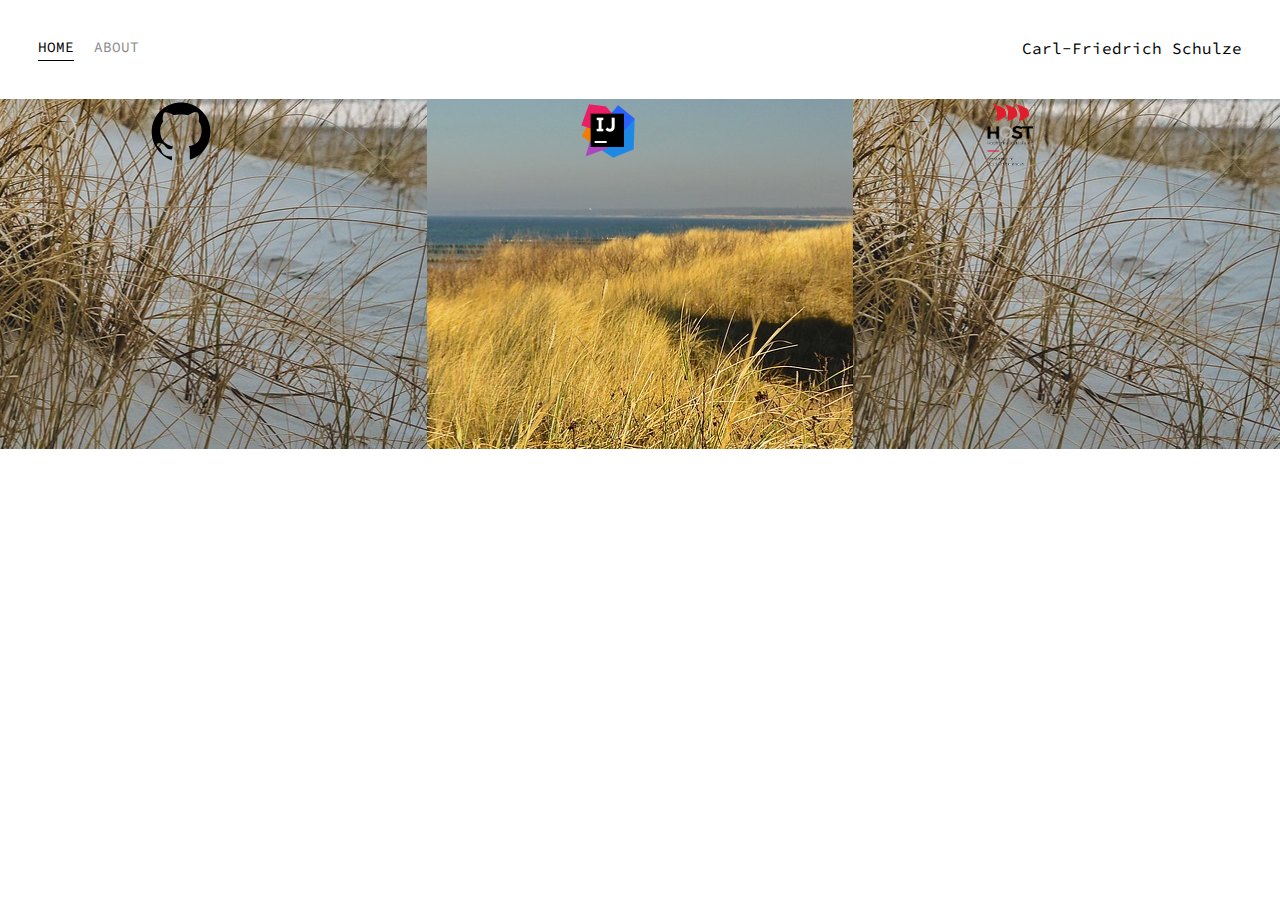
==== index.html @ 39706bfa "init commit: Homepage grund Idee eines Portfolios fertig" ====
<!DOCTYPE html>
<html>
  <head>
    <meta charset="utf-8">
    <title>Page title</title>
    <link href="https://fonts.googleapis.com/css?family=Source+Code+Pro&display=swap" rel="stylesheet">
    <link rel="stylesheet" href="styles.css">
  </head>
  <body>
      <div class="container">
        <div class="nav-wrapper">
          <div class="left-side">
            <div class="nav-link-wrapper active-nav-link">
              <a href="index.html">Home</a>
            </div>
            <div class="nav-link-wrapper">
              <a href="about.html">About</a>
            </div>
          </div>
          <div class="right-side">
            <div class="brand">
              <div>Carl-Friedrich Schulze</div>
            </div>

          </div>

      </div>

      <div class="content-wrapper">
        <div class="portfolio-items-wrapper">
          <div class="portfolio-item-wrapper">
            <div class="portfolio-img-backround" style="background-image:url(images/portfolio1.jpg)">
            </div>
            <div class="portfolio-img-text-wrapper">
              <div class="logo-wrapper">
                <img src="images/logos/Github.png">
              </div>
              <div class="subtitle">
              Das ist mein öffentliches Github Repository. Hier findet man verschiedene kleinere und größere Projekte meiner letzten 2 Jahre an Programmiererfahrung und Entwicklung.
              </div>
            </div>
          </div>

          <div class="portfolio-item-wrapper">
            <div class="portfolio-img-backround" style="background-image:url(images/portfolio2.jpg)">
            </div>
            <div class="portfolio-img-text-wrapper">
              <div class="logo-wrapper">
                <img src="images/logos/Intellij_idea.png">
              </div>
              <div class="subtitle">
              Ein kurze Zusammenstellung meiner Einstellungen und Bedürfnisse für Entwicklung mit der IntelliJ IDE.
              </div>
            </div>
          </div>

          <div class="portfolio-item-wrapper">
            <div class="portfolio-img-backround" style="background-image:url(images/portfolio1.jpg)">
            </div>
            <div class="portfolio-img-text-wrapper">
              <div class="logo-wrapper">
                <img src="images/logos/hochschule_stralsund.png">
              </div>
              <div class="subtitle">
              Überblick über Studiengang, Studieninhalt und Erfahrungen mit der Hocschule Stralsund im Fachberecih Informatik mit Besonderen Hinblick auf Entwicklung von Mobilen Systemen und IT- Sicherheit.
              </div>
            </div>
          </div>
        </div>
      </div>
      </div>
  </body>
  <script type="text/javascript">
    const portfolioitems = document.querySelectorAll('.portfolio-item-wrapper');

    portfolioitems.forEach(portfolioitem => {
      portfolioitem.addEventListener('mouseover', () => {

        portfolioitem.childNodes[1].classList.add('img-darken');
      })

      portfolioitem.addEventListener('mouseout', () => {

        portfolioitem.childNodes[1].classList.remove('img-darken');
      })
    })
  </script>
</html>
---- styles.css ----
/*Haupt styles*/
body {
font-family: 'Source Code Pro', monospace;
  margin: 0px;

}

.container {
  display: grid;
  grid-template-columns: 1fr;
}

/*navigation styles*/
.nav-wrapper {
  display: flex;
  justify-content: space-between;
  padding: 38px;
}
.left-side {
  display: flex;
}

.nav-wrapper > .left-side > div {
  margin-right: 20px;
  font-size: 0.9em;
  text-transform: uppercase;
}

.nav-link-wrapper {
  height: 22px;
  border-bottom: 1px solid transparent;
  transition: border-bottom 0.5s;
}

.nav-link-wrapper a {
  color: #8a8a8a;
  text-decoration: none;
  transition: color 0.5s;
}

.nav-link-wrapper:hover {
  border-bottom: 1px solid black;
}

.nav-link-wrapper a:hover {
  color: black;
}

.active-nav-link{
  border-bottom: 1px solid black;
}

.active-nav-link a{
  color: black!important;
}

/*Portfolio styles*/

.portfolio-items-wrapper{
  display: grid;
  grid-template-columns: 1fr 1fr 1fr;
}

.portfolio-item-wrapper{
  position: relative;
}

.portfolio-img-backround{
  height: 350px;
  width: 100%
  background-size:cover;
  background-position: center;
  background-repeat: no-repeat;
}
.portfolio-img-text-wrapper{
  position: absolute;
  top: 0;
  display: flex;
  flex-direction: column;
  justify-content: center;
  align-items: center;
  height: 100%
  text-align:center;
  padding-left: 100px;
  padding-right: 100px;
}


.logo-wrapper img {
  width: 50%;
  margin-bottom: 20px;
}

.portfolio-img-text-wrapper:hover .subtitle{
  font-weight: 600;
  color: lightseagreen;
}

.portfolio-img-text-wrapper .subtitle{
  font-weight: 600;
  transition: 1s;
  color: transparent;

}

.img-darken{
  transition: 1s;
  filter: brightness(10%);
}
/*about page styles*/
.two-column-wrapper{
  display: grid;
  grid-template-columns: 1fr 1fr;

}
.profile-img-wrapper img{
  width: 100%;
}
.profile-content-wrapper{
  padding: 30px;
}

.profile-content-wrapper h1{
  color: lightseagreen;
}
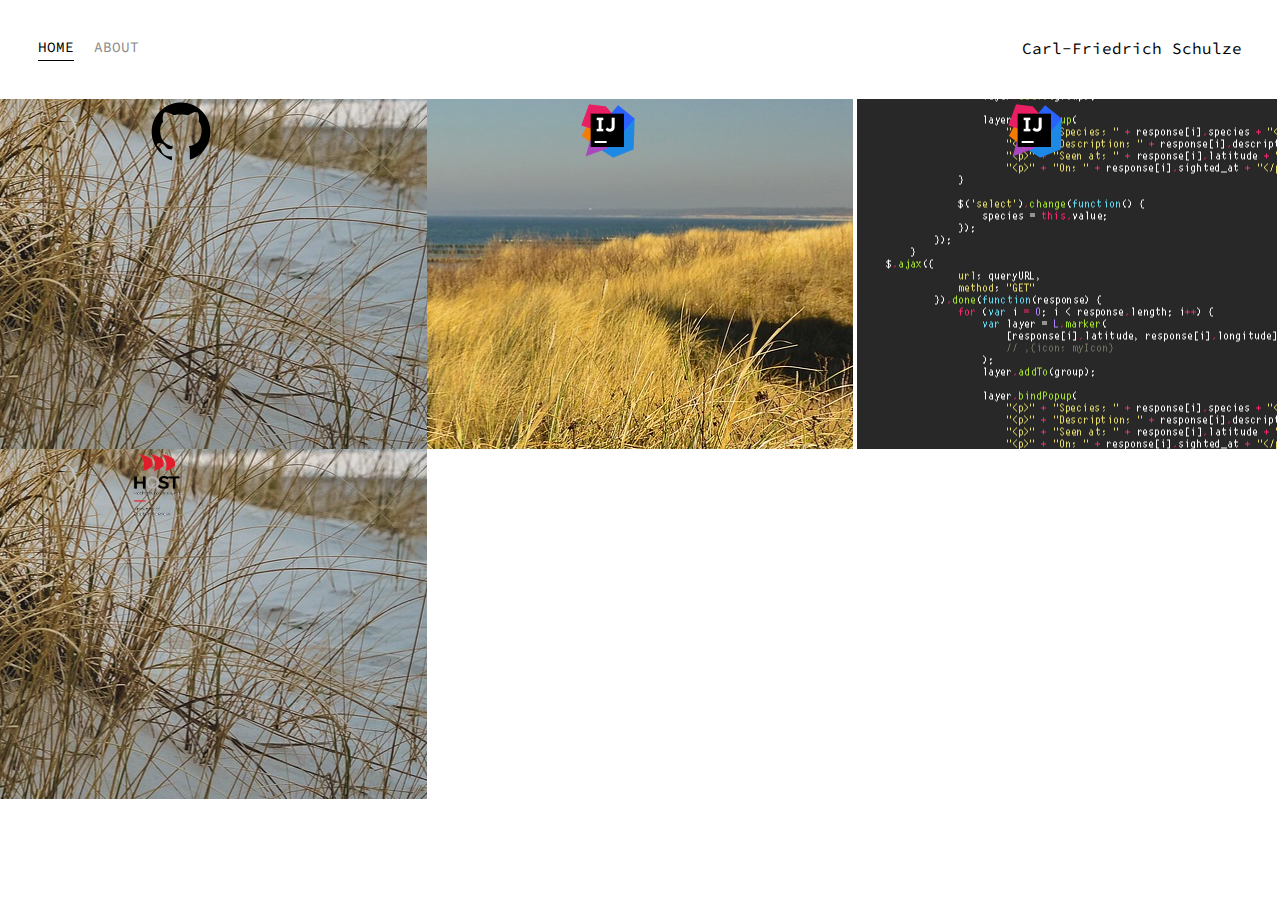
==== commit 1680ad9a: "Probe: Einbettung von GIF funktioniert" ====
--- a/index.html
+++ b/index.html
@@ -55,6 +55,19 @@
           </div>
 
           <div class="portfolio-item-wrapper">
+            <div class="portfolio-img-backround" style="background-image:url(images/giphy.gif)">
+            </div>
+            <div class="portfolio-img-text-wrapper">
+              <div class="logo-wrapper">
+                <img src="images/logos/Intellij_idea.png">
+              </div>
+              <div class="subtitle">
+              Ein kurze Zusammenstellung meiner Einstellungen und Bedürfnisse für Entwicklung mit der IntelliJ IDE.
+              </div>
+            </div>
+          </div>
+
+          <div class="portfolio-item-wrapper">
             <div class="portfolio-img-backround" style="background-image:url(images/portfolio1.jpg)">
             </div>
             <div class="portfolio-img-text-wrapper">
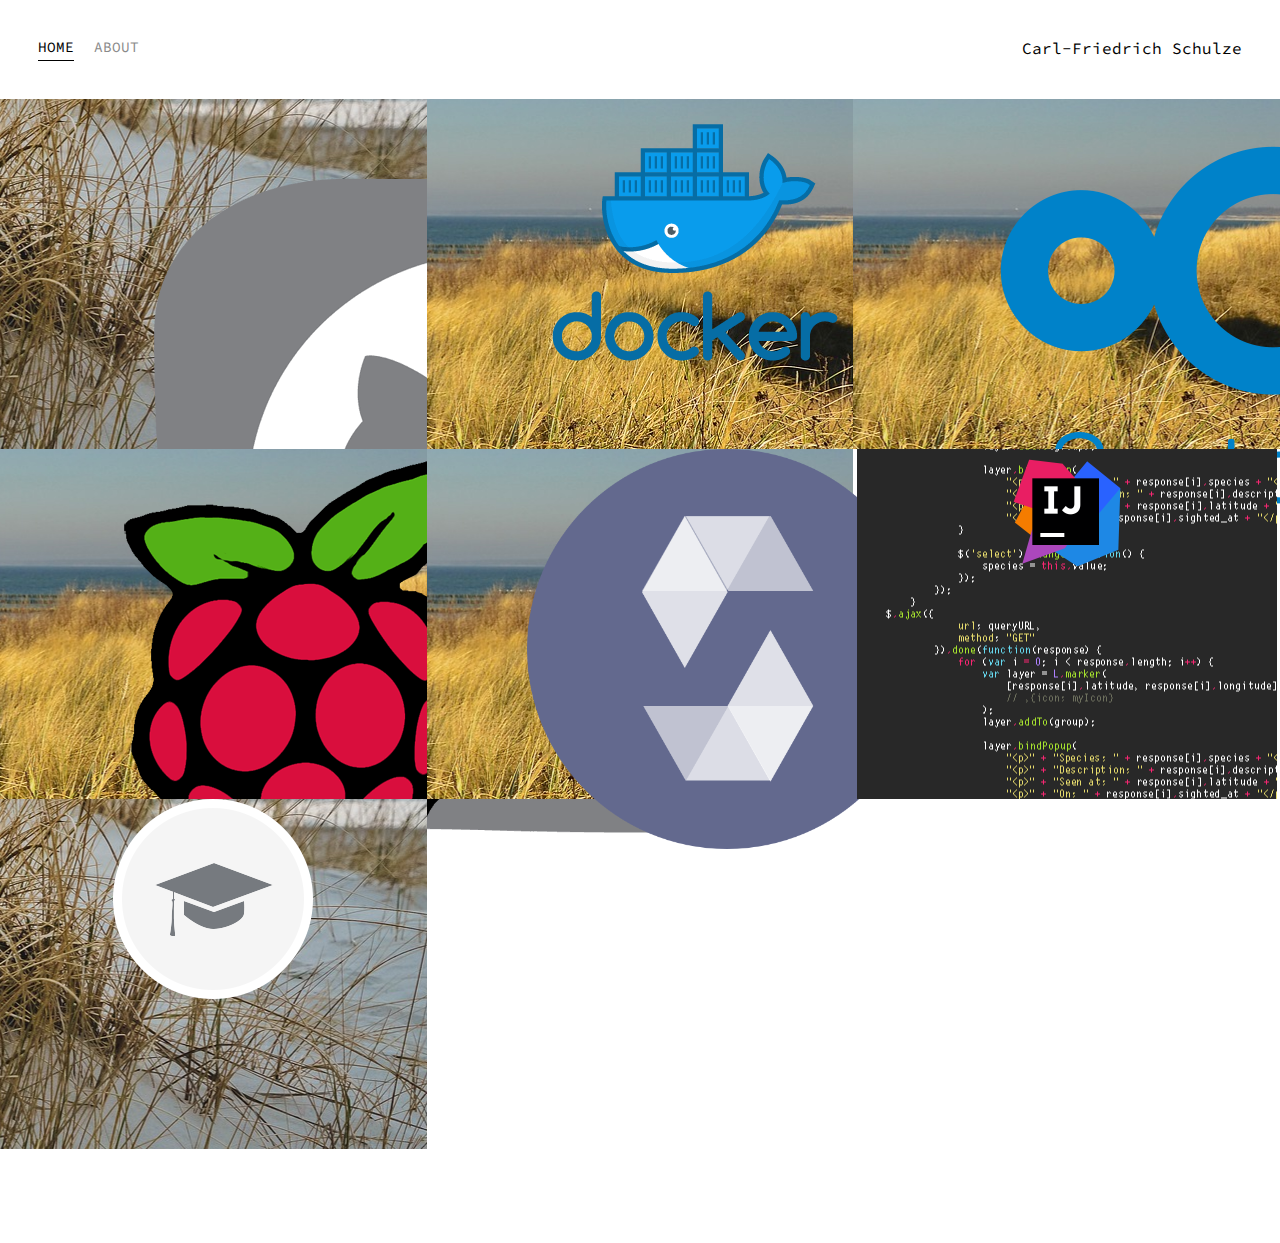
==== commit a42d817f: "größe der Logos muss optimiert werden" ====
--- a/index.html
+++ b/index.html
@@ -33,10 +33,25 @@
             </div>
             <div class="portfolio-img-text-wrapper">
               <div class="logo-wrapper">
-                <img src="images/logos/Github.png">
+                <img src="images/logos/github-logo-icon.jpg">
               </div>
               <div class="subtitle">
               Das ist mein öffentliches Github Repository. Hier findet man verschiedene kleinere und größere Projekte meiner letzten 2 Jahre an Programmiererfahrung und Entwicklung.
+              </div>
+            </div>
+          </div>
+
+
+
+          <div class="portfolio-item-wrapper">
+            <div class="portfolio-img-backround" style="background-image:url(images/portfolio2.jpg)">
+            </div>
+            <div class="portfolio-img-text-wrapper">
+              <div class="logo-wrapper">
+                <img src="images/logos/docker.png">
+              </div>
+              <div class="subtitle">
+              Ein kurze Zusammenstellung meiner Einstellungen und Bedürfnisse für Entwicklung mit der IntelliJ IDE.
               </div>
             </div>
           </div>
@@ -46,7 +61,33 @@
             </div>
             <div class="portfolio-img-text-wrapper">
               <div class="logo-wrapper">
-                <img src="images/logos/Intellij_idea.png">
+                <img src="images/logos/Nextcloud.png">
+              </div>
+              <div class="subtitle">
+              Ein kurze Zusammenstellung meiner Einstellungen und Bedürfnisse für Entwicklung mit der IntelliJ IDE.
+              </div>
+            </div>
+          </div>
+
+          <div class="portfolio-item-wrapper">
+            <div class="portfolio-img-backround" style="background-image:url(images/portfolio2.jpg)">
+            </div>
+            <div class="portfolio-img-text-wrapper">
+              <div class="logo-wrapper">
+                <img src="images/logos/raspberry-pi-icon.jpg">
+              </div>
+              <div class="subtitle">
+              Ein kurze Zusammenstellung meiner Einstellungen und Bedürfnisse für Entwicklung mit der IntelliJ IDE.
+              </div>
+            </div>
+          </div>
+
+          <div class="portfolio-item-wrapper">
+            <div class="portfolio-img-backround" style="background-image:url(images/portfolio2.jpg)">
+            </div>
+            <div class="portfolio-img-text-wrapper">
+              <div class="logo-wrapper">
+                <img src="images/logos/solidity.png">
               </div>
               <div class="subtitle">
               Ein kurze Zusammenstellung meiner Einstellungen und Bedürfnisse für Entwicklung mit der IntelliJ IDE.
@@ -72,7 +113,7 @@
             </div>
             <div class="portfolio-img-text-wrapper">
               <div class="logo-wrapper">
-                <img src="images/logos/hochschule_stralsund.png">
+                <img src="images/logos/Lehre.png">
               </div>
               <div class="subtitle">
               Überblick über Studiengang, Studieninhalt und Erfahrungen mit der Hocschule Stralsund im Fachberecih Informatik mit Besonderen Hinblick auf Entwicklung von Mobilen Systemen und IT- Sicherheit.
--- a/styles.css
+++ b/styles.css
@@ -87,13 +87,14 @@
 
 
 .logo-wrapper img {
-  width: 50%;
+  width: 10
+0%;
   margin-bottom: 20px;
 }
 
 .portfolio-img-text-wrapper:hover .subtitle{
   font-weight: 600;
-  color: lightseagreen;
+  color: white;
 }
 
 .portfolio-img-text-wrapper .subtitle{
@@ -121,5 +122,5 @@
 }
 
 .profile-content-wrapper h1{
-  color: lightseagreen;
+  color: black;
 }
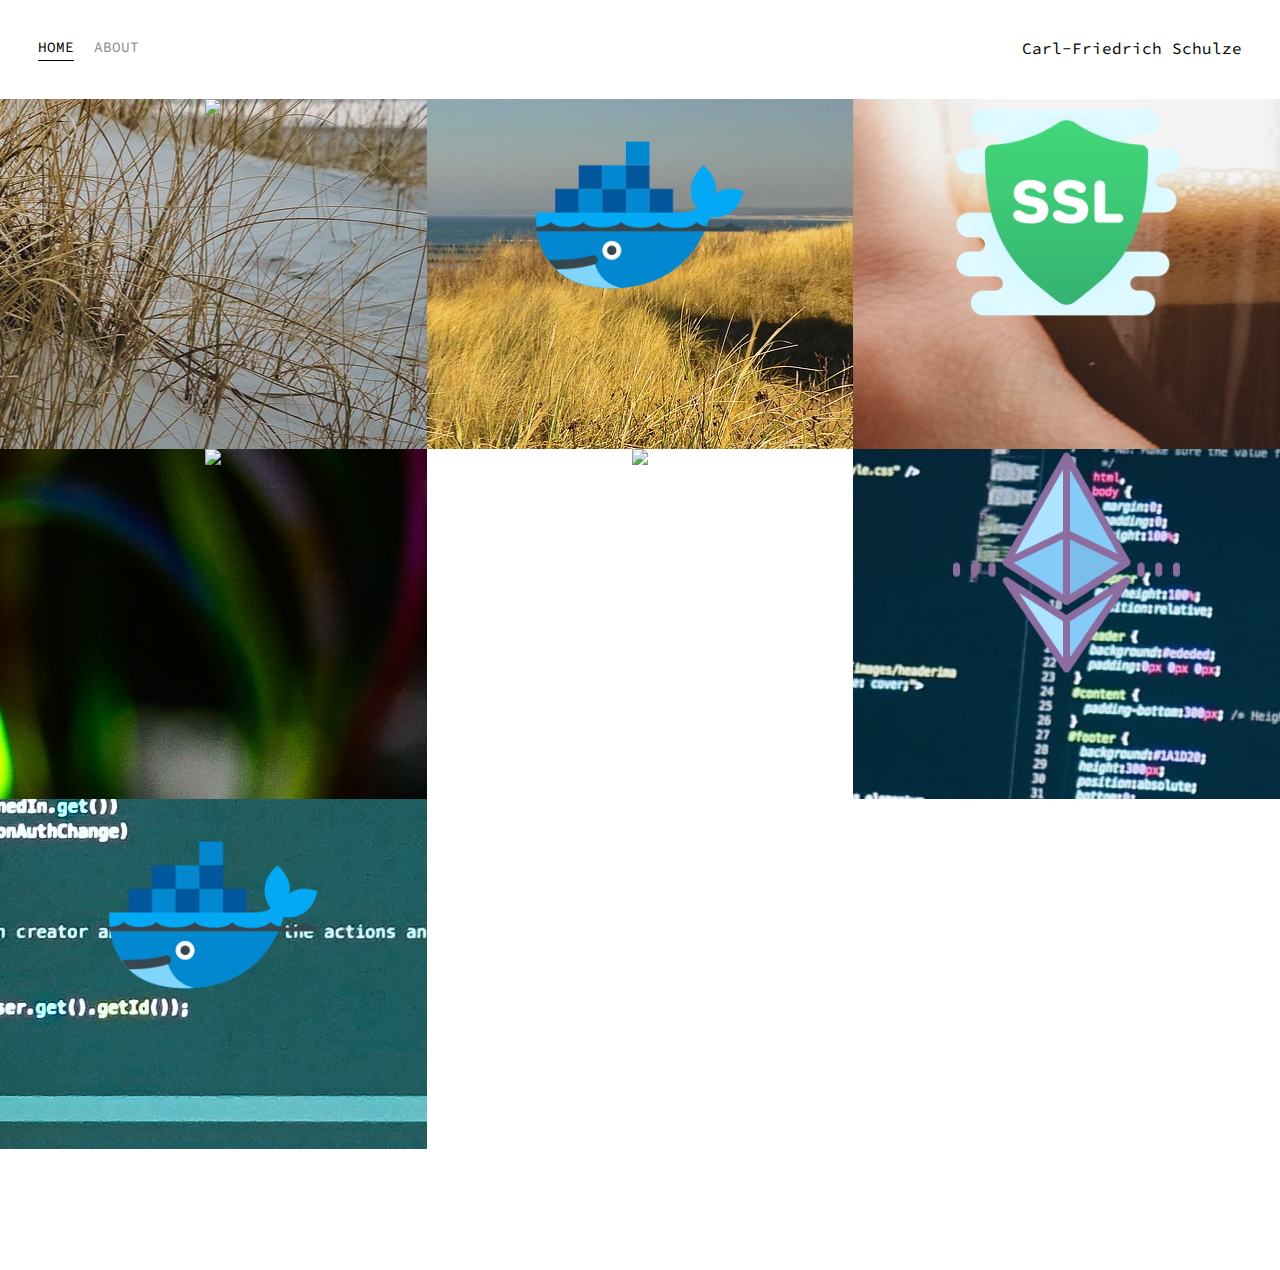
==== commit bcdc62e4: "Logos ausgebessert: vorläufige Hintergründe" ====
--- a/index.html
+++ b/index.html
@@ -33,7 +33,7 @@
             </div>
             <div class="portfolio-img-text-wrapper">
               <div class="logo-wrapper">
-                <img src="images/logos/github-logo-icon.jpg">
+                <img src="images/logos/lehre.png">
               </div>
               <div class="subtitle">
               Das ist mein öffentliches Github Repository. Hier findet man verschiedene kleinere und größere Projekte meiner letzten 2 Jahre an Programmiererfahrung und Entwicklung.
@@ -57,11 +57,11 @@
           </div>
 
           <div class="portfolio-item-wrapper">
-            <div class="portfolio-img-backround" style="background-image:url(images/portfolio2.jpg)">
+            <div class="portfolio-img-backround" style="background-image:url(images/portfolio3.jpg)">
             </div>
             <div class="portfolio-img-text-wrapper">
               <div class="logo-wrapper">
-                <img src="images/logos/Nextcloud.png">
+                <img src="images/logos/sicherheit.png">
               </div>
               <div class="subtitle">
               Ein kurze Zusammenstellung meiner Einstellungen und Bedürfnisse für Entwicklung mit der IntelliJ IDE.
@@ -70,7 +70,7 @@
           </div>
 
           <div class="portfolio-item-wrapper">
-            <div class="portfolio-img-backround" style="background-image:url(images/portfolio2.jpg)">
+            <div class="portfolio-img-backround" style="background-image:url(images/portfolio4.jpg)">
             </div>
             <div class="portfolio-img-text-wrapper">
               <div class="logo-wrapper">
@@ -83,7 +83,7 @@
           </div>
 
           <div class="portfolio-item-wrapper">
-            <div class="portfolio-img-backround" style="background-image:url(images/portfolio2.jpg)">
+            <div class="portfolio-img-backround" style="background-image:url(images/portfolio5.jpg)">
             </div>
             <div class="portfolio-img-text-wrapper">
               <div class="logo-wrapper">
@@ -96,11 +96,11 @@
           </div>
 
           <div class="portfolio-item-wrapper">
-            <div class="portfolio-img-backround" style="background-image:url(images/giphy.gif)">
+            <div class="portfolio-img-backround" style="background-image:url(images/portfolio6.jpg)">
             </div>
             <div class="portfolio-img-text-wrapper">
               <div class="logo-wrapper">
-                <img src="images/logos/Intellij_idea.png">
+                <img src="images/logos/ethereum.png">
               </div>
               <div class="subtitle">
               Ein kurze Zusammenstellung meiner Einstellungen und Bedürfnisse für Entwicklung mit der IntelliJ IDE.
@@ -109,11 +109,11 @@
           </div>
 
           <div class="portfolio-item-wrapper">
-            <div class="portfolio-img-backround" style="background-image:url(images/portfolio1.jpg)">
+            <div class="portfolio-img-backround" style="background-image:url(images/portfolio7.jpg)">
             </div>
             <div class="portfolio-img-text-wrapper">
               <div class="logo-wrapper">
-                <img src="images/logos/Lehre.png">
+                <img src="images/logos/docker.png">
               </div>
               <div class="subtitle">
               Überblick über Studiengang, Studieninhalt und Erfahrungen mit der Hocschule Stralsund im Fachberecih Informatik mit Besonderen Hinblick auf Entwicklung von Mobilen Systemen und IT- Sicherheit.
--- a/styles.css
+++ b/styles.css
@@ -87,9 +87,9 @@
 
 
 .logo-wrapper img {
-  width: 10
-0%;
+  width: 100%;
   margin-bottom: 20px;
+align-items: center;
 }
 
 .portfolio-img-text-wrapper:hover .subtitle{
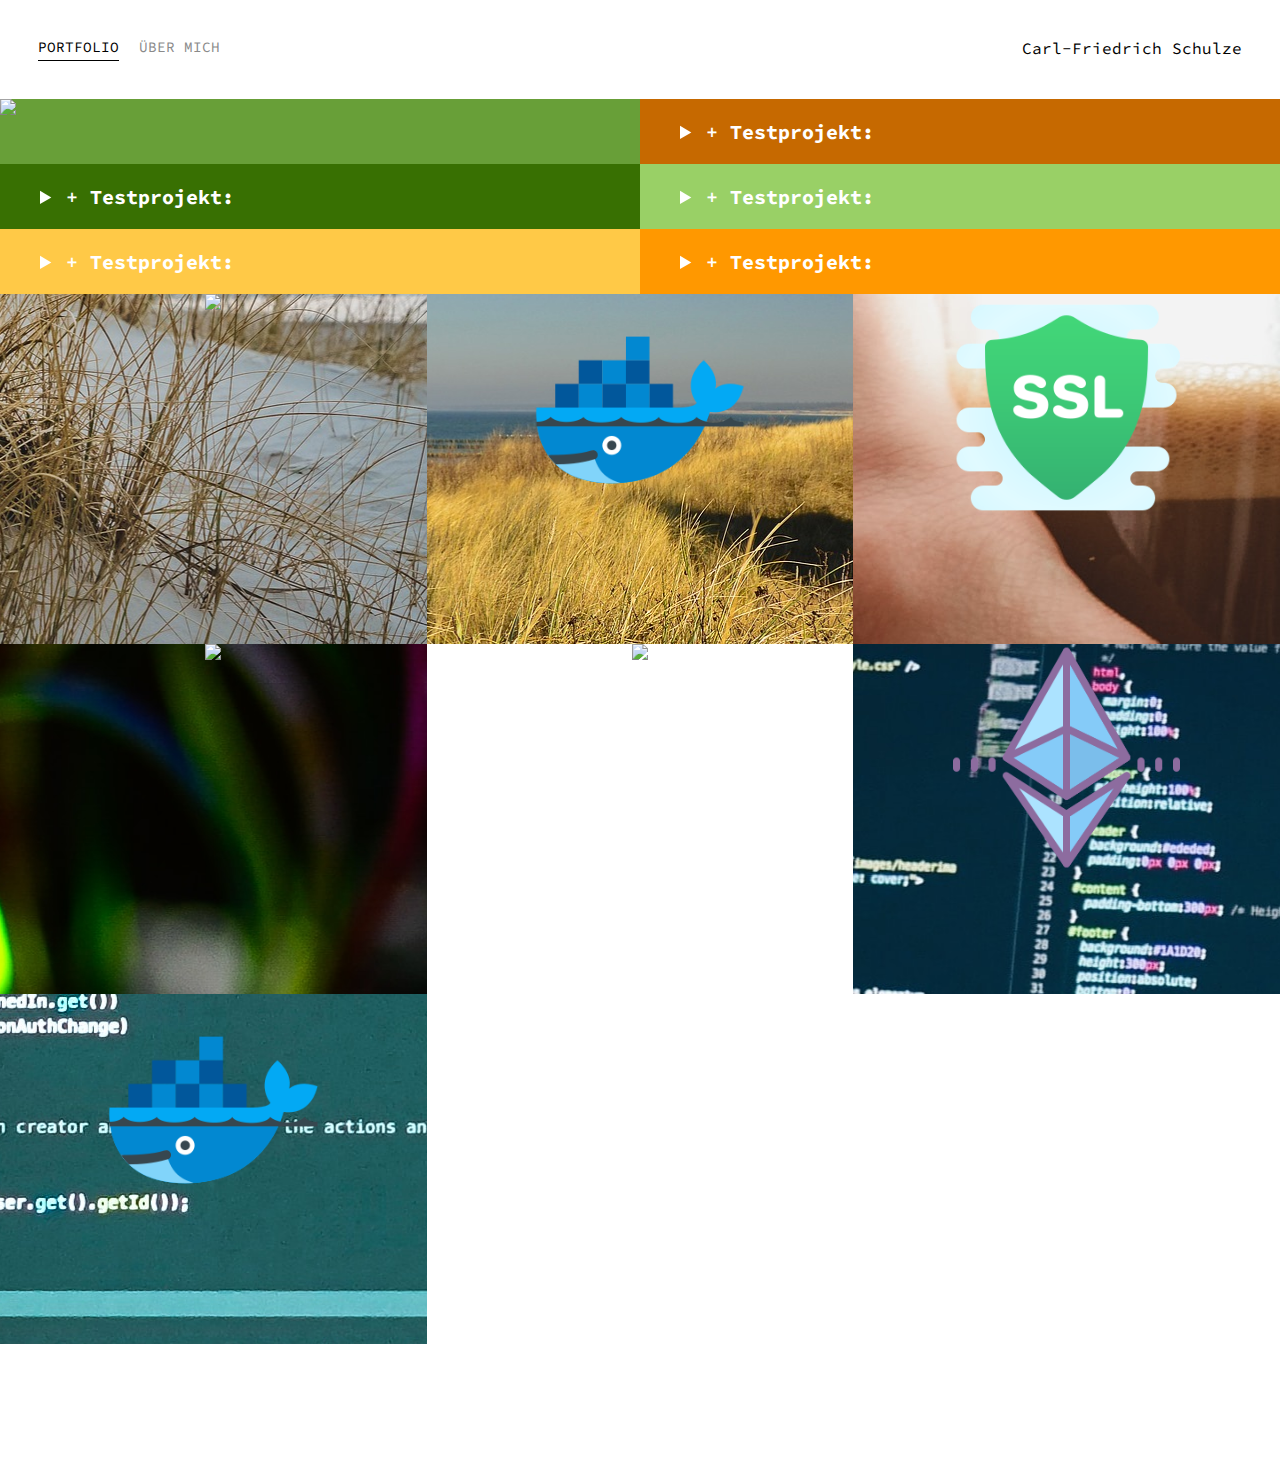
==== commit 86e4b32d: "Ausklappen von Projekten mithilfe von summary" ====
--- a/index.html
+++ b/index.html
@@ -2,7 +2,7 @@
 <html>
   <head>
     <meta charset="utf-8">
-    <title>Page title</title>
+    <title>CeeFeS: Homepage</title>
     <link href="https://fonts.googleapis.com/css?family=Source+Code+Pro&display=swap" rel="stylesheet">
     <link rel="stylesheet" href="styles.css">
   </head>
@@ -11,10 +11,10 @@
         <div class="nav-wrapper">
           <div class="left-side">
             <div class="nav-link-wrapper active-nav-link">
-              <a href="index.html">Home</a>
+              <a href="index.html">Portfolio</a>
             </div>
             <div class="nav-link-wrapper">
-              <a href="about.html">About</a>
+              <a href="about.html">über mich</a>
             </div>
           </div>
           <div class="right-side">
@@ -27,7 +27,92 @@
       </div>
 
       <div class="content-wrapper">
+
+        <div class="project-items-wrapper">
+          <div class="project-item-wrapper-1">
+            <div class="project-item-text-wrapper">
+              <div>
+             <div class="button" style="background: orange"></div>
+             <img src="accordion-1.png">
+          </div>
+            </div>
+          </div>
+
+          <div class="project-item-wrapper-2">
+            <div class="project-item-details-wrapper">
+            <details>
+              <summary>
+                Testprojekt:
+              </summary>
+              <p>
+                Während Chrome, Opera und Safari das neue Element schon länger unterstützen,
+                ist es jetzt auch in Firefox 49 verfügbar!
+              </p>
+            </details>
+            </div>
+          </div>
+
+          <div class="project-item-wrapper-3">
+            <div class="project-item-details-wrapper">
+            <details>
+              <summary>
+                Testprojekt:
+              </summary>
+              <p>
+                Während Chrome, Opera und Safari das neue Element schon länger unterstützen,
+                ist es jetzt auch in Firefox 49 verfügbar!
+              </p>
+            </details>
+            </div>
+          </div>
+
+          <div class="project-item-wrapper-4">
+            <div class="project-item-details-wrapper">
+            <details>
+              <summary>
+                Testprojekt:
+              </summary>
+              <p>
+                Während Chrome, Opera und Safari das neue Element schon länger unterstützen,
+                ist es jetzt auch in Firefox 49 verfügbar!
+              </p>
+            </details>
+            </div>
+          </div>
+
+          <div class="project-item-wrapper-5">
+            <div class="project-item-details-wrapper">
+            <details>
+              <summary>
+                Testprojekt:
+              </summary>
+              <p>
+                Während Chrome, Opera und Safari das neue Element schon länger unterstützen,
+                ist es jetzt auch in Firefox 49 verfügbar!
+              </p>
+            </details>
+            </div>
+          </div>
+
+          <div class="project-item-wrapper-6">
+            <div class="project-item-details-wrapper">
+            <details>
+              <summary>
+                Testprojekt:
+              </summary>
+              <p>
+                Während Chrome, Opera und Safari das neue Element schon länger unterstützen,
+                ist es jetzt auch in Firefox 49 verfügbar!
+              </p>
+            </details>
+            </div>
+          </div>
+
+        </div>
+
+
         <div class="portfolio-items-wrapper">
+
           <div class="portfolio-item-wrapper">
             <div class="portfolio-img-backround" style="background-image:url(images/portfolio1.jpg)">
             </div>
--- a/styles.css
+++ b/styles.css
@@ -124,3 +124,68 @@
 .profile-content-wrapper h1{
   color: black;
 }
+
+.project-items-wrapper{
+  display: grid;
+  grid-template-columns: 1fr 1fr;
+}
+.project-item-wrapper-1{
+  background-color: #689f38;
+}
+.project-item-wrapper-2{
+  background-color: #c66900;
+}
+
+.project-item-wrapper-3{
+  background-color: #387002;
+}
+.project-item-wrapper-4{
+  background-color: #99d066;
+}
+
+.project-item-wrapper-5{
+  background-color: #ffc947;
+}
+
+.project-item-wrapper-6{
+  background-color: #ff9800;
+}
+
+details summary ~ * {
+  transition: 1s;
+ animation: sweep .5s ease-in-out;
+}
+details{
+  transition: height 1s ease;
+}
+
+@keyframes sweep {
+ 0%    {opacity: 0; margin-left: -10px}
+ 100%  {opacity: 1; margin-left: 0px}
+}
+
+
+summary::-webkit-details-marker {
+  display: none;
+}
+summary:before {
+  content: "+"; /* Verwendung des "plus"-Symbols anstelle des Dreiecks */
+  color: white;
+  margin-left: 5px;
+  font-weight: 600;
+  font-size: 20px;
+  transition: 1s;
+}
+summary{
+  font-size: 20px;
+  margin-top: 20px;
+  margin-bottom: 20px;
+  font-weight: bold;
+  color: white;
+}
+
+.project-item-details-wrapper{
+  position: relative;
+  margin-left: 40px;
+  margin-right: 40px;
+}
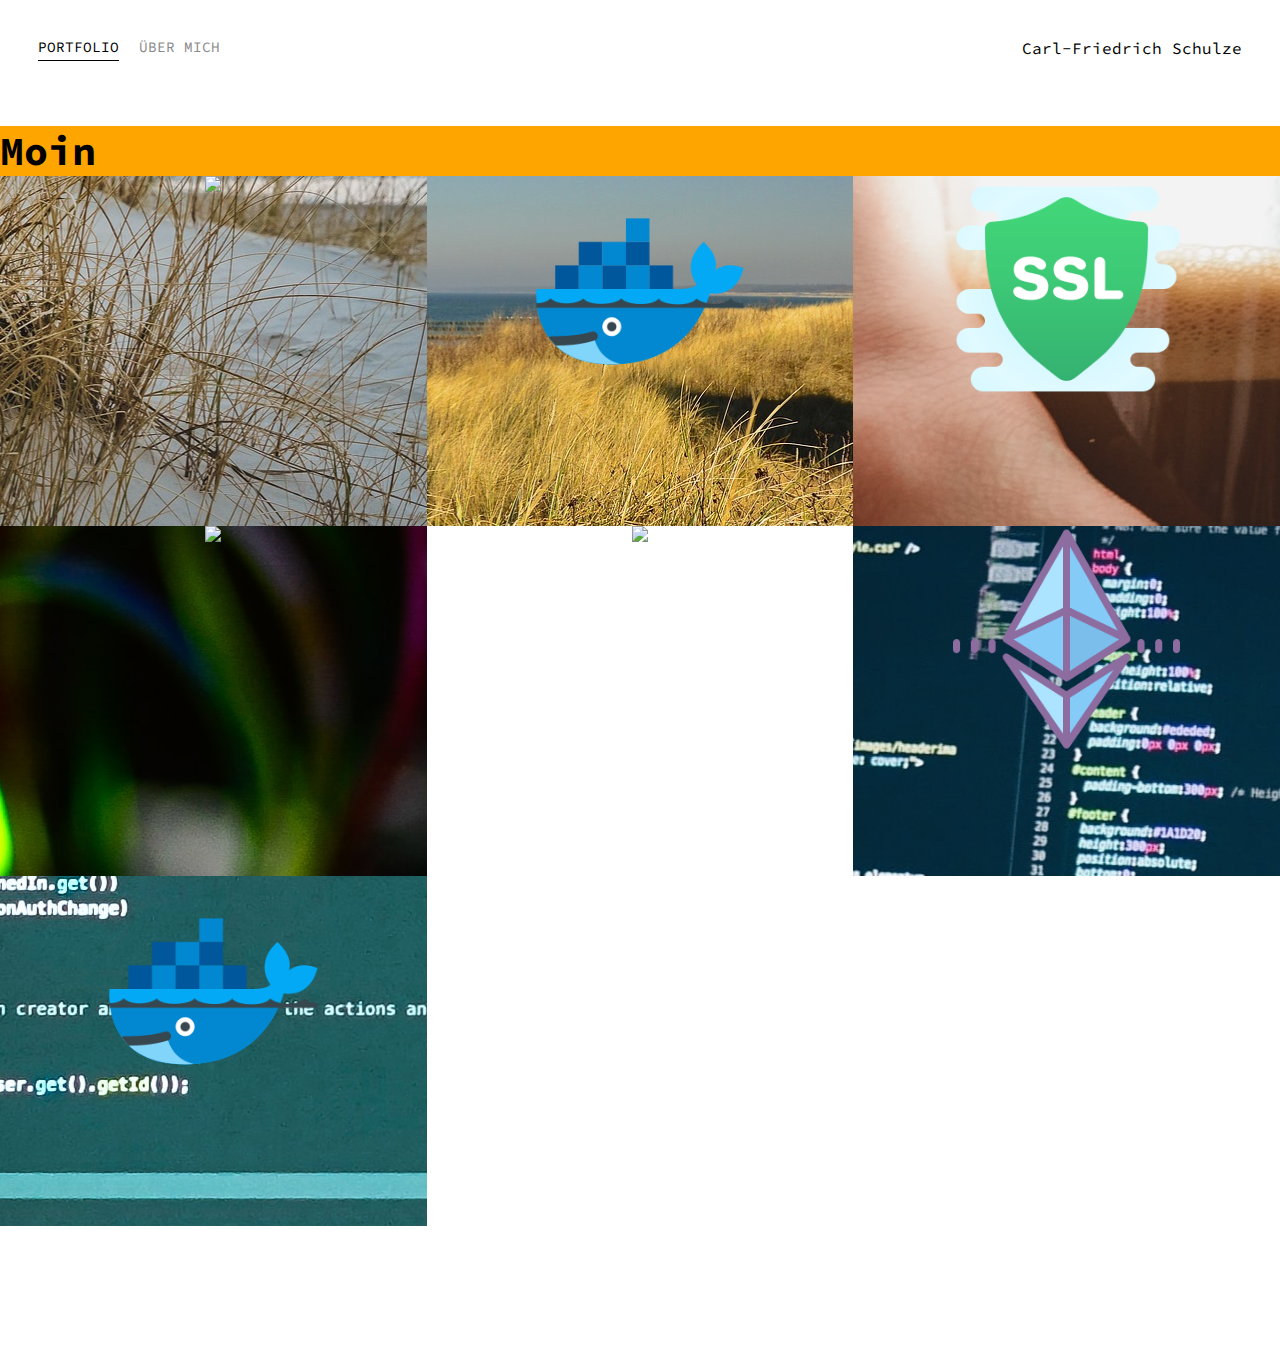
==== commit 0744b8f4: "Accrdion lässt sich korrekt ausklappen" ====
--- a/index.html
+++ b/index.html
@@ -28,86 +28,13 @@
 
       <div class="content-wrapper">
 
-        <div class="project-items-wrapper">
-          <div class="project-item-wrapper-1">
-            <div class="project-item-text-wrapper">
-              <div>
-             <div class="button" style="background: orange"></div>
-             <img src="accordion-1.png">
+        <div id="accordion">
+          <div>
+             <div class="button" style="background: orange">
+               <h1>Moin</h1>
+               <p>Das ist ein längerer Text, der nix aussagt, er soll nur das Gefühl für einen Text dieser Größe vermitteln. Dabei ist der Inhalt des Textsvöllig sinnfrei und frei erfunden. Man verscuth somit Platz für die grafische Gestaltung und Aufarbeitung der Homepage oder Webseit besser zu visualisieren.</p>
+             </div>
           </div>
-            </div>
-          </div>
-
-          <div class="project-item-wrapper-2">
-            <div class="project-item-details-wrapper">
-            <details>
-              <summary>
-                Testprojekt:
-              </summary>
-              <p>
-                Während Chrome, Opera und Safari das neue Element schon länger unterstützen,
-                ist es jetzt auch in Firefox 49 verfügbar!
-              </p>
-            </details>
-            </div>
-          </div>
-
-          <div class="project-item-wrapper-3">
-            <div class="project-item-details-wrapper">
-            <details>
-              <summary>
-                Testprojekt:
-              </summary>
-              <p>
-                Während Chrome, Opera und Safari das neue Element schon länger unterstützen,
-                ist es jetzt auch in Firefox 49 verfügbar!
-              </p>
-            </details>
-            </div>
-          </div>
-
-          <div class="project-item-wrapper-4">
-            <div class="project-item-details-wrapper">
-            <details>
-              <summary>
-                Testprojekt:
-              </summary>
-              <p>
-                Während Chrome, Opera und Safari das neue Element schon länger unterstützen,
-                ist es jetzt auch in Firefox 49 verfügbar!
-              </p>
-            </details>
-            </div>
-          </div>
-
-          <div class="project-item-wrapper-5">
-            <div class="project-item-details-wrapper">
-            <details>
-              <summary>
-                Testprojekt:
-              </summary>
-              <p>
-                Während Chrome, Opera und Safari das neue Element schon länger unterstützen,
-                ist es jetzt auch in Firefox 49 verfügbar!
-              </p>
-            </details>
-            </div>
-          </div>
-
-          <div class="project-item-wrapper-6">
-            <div class="project-item-details-wrapper">
-            <details>
-              <summary>
-                Testprojekt:
-              </summary>
-              <p>
-                Während Chrome, Opera und Safari das neue Element schon länger unterstützen,
-                ist es jetzt auch in Firefox 49 verfügbar!
-              </p>
-            </details>
-            </div>
-          </div>
-
         </div>
 
 
--- a/styles.css
+++ b/styles.css
@@ -127,7 +127,7 @@
 
 .project-items-wrapper{
   display: grid;
-  grid-template-columns: 1fr 1fr;
+  grid-template-columns: 1fr;
 }
 .project-item-wrapper-1{
   background-color: #689f38;
@@ -184,8 +184,17 @@
   color: white;
 }
 
-.project-item-details-wrapper{
-  position: relative;
-  margin-left: 40px;
-  margin-right: 40px;
-}
+
+
+#accordion div {
+   background-color: #b2ce8f;
+   height:50px;
+   transition: height 1s ease-in-out;
+   font-size: 20px;
+   font-weight: 600;
+}
+
+#accordion div:hover {
+   background-color: #efd070;
+   height: 140px;
+}
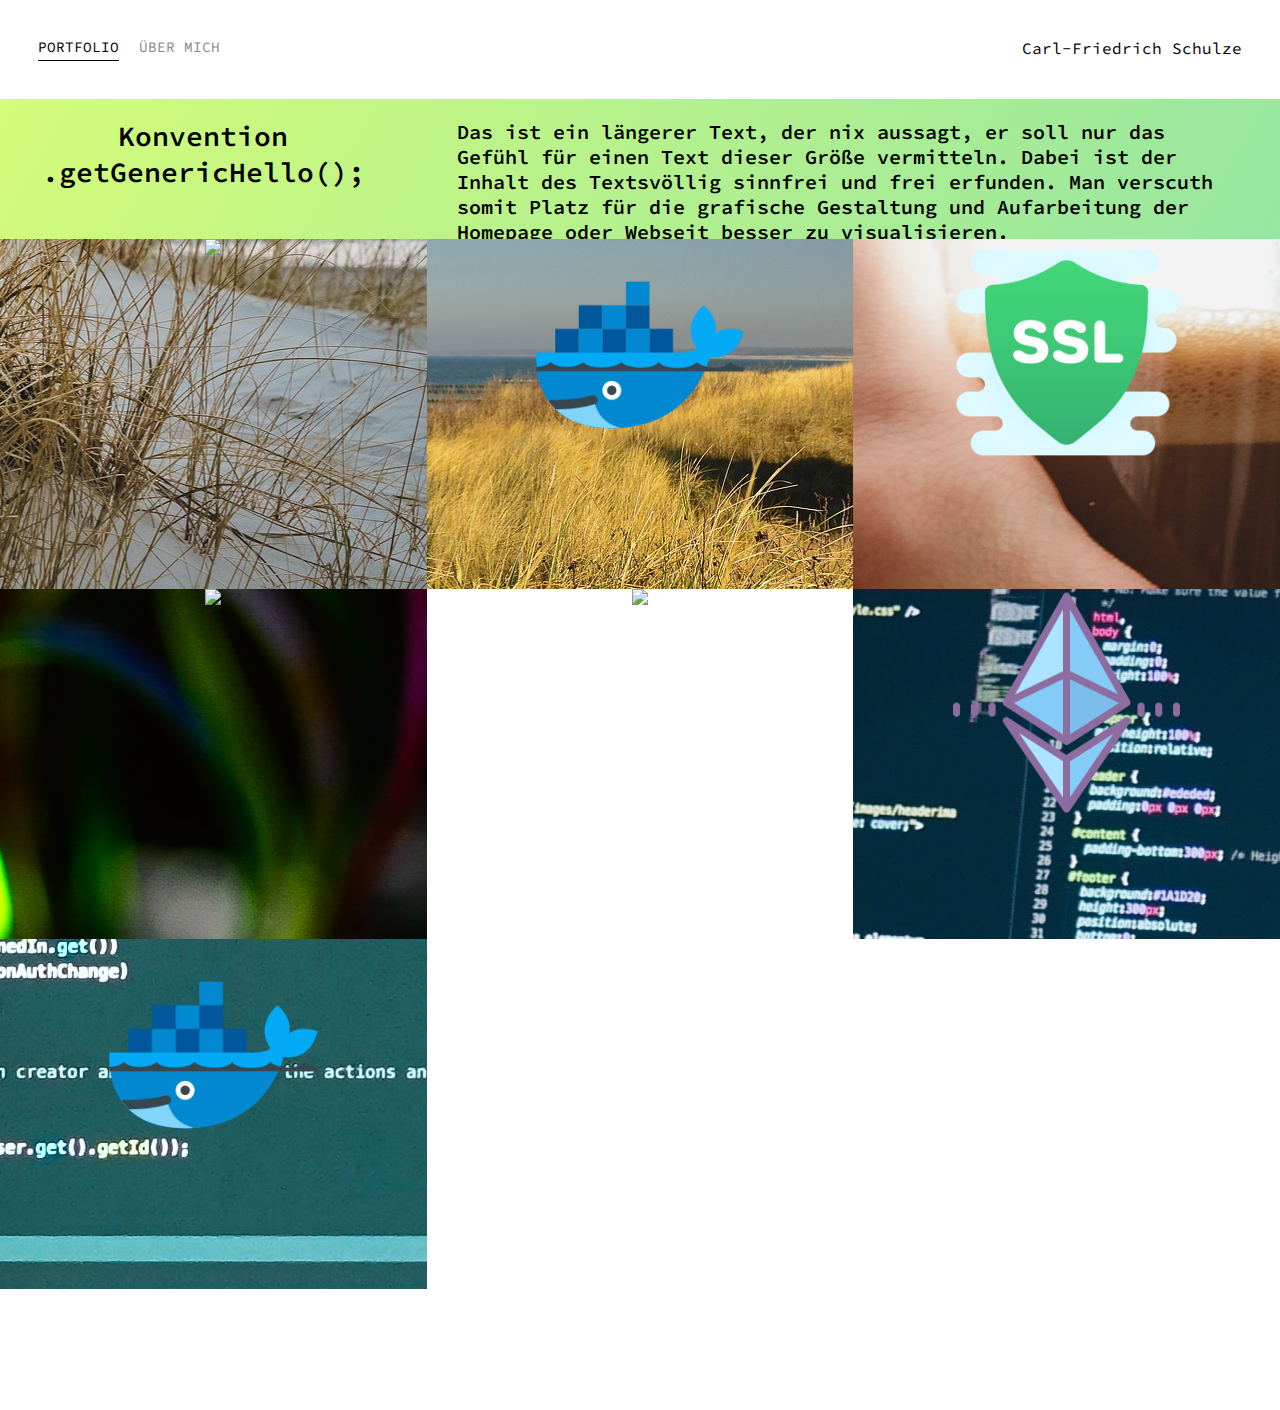
==== commit 1779de50: "sieht schon besser aus, grafiken und animationen sind noch zu machen" ====
--- a/index.html
+++ b/index.html
@@ -22,6 +22,7 @@
               <div>Carl-Friedrich Schulze</div>
             </div>
 
+
           </div>
 
       </div>
@@ -30,10 +31,12 @@
 
         <div id="accordion">
           <div>
-             <div class="button" style="background: orange">
-               <h1>Moin</h1>
-               <p>Das ist ein längerer Text, der nix aussagt, er soll nur das Gefühl für einen Text dieser Größe vermitteln. Dabei ist der Inhalt des Textsvöllig sinnfrei und frei erfunden. Man verscuth somit Platz für die grafische Gestaltung und Aufarbeitung der Homepage oder Webseit besser zu visualisieren.</p>
-             </div>
+            <div class="r1">
+              <h1>Konvention<br>.getGenericHello();</h1>
+              <p>Das ist ein längerer Text, der nix aussagt, er soll nur das Gefühl für einen Text dieser Größe vermitteln. Dabei ist der Inhalt des Textsvöllig sinnfrei und frei erfunden. Man verscuth somit Platz für die grafische Gestaltung und Aufarbeitung der Homepage oder Webseit besser zu visualisieren.</p>
+              <p>Das ist ein längerer Text, der nix aussagt, er soll nur das Gefühl für einen Text dieser Größe vermitteln. Dabei ist der Inhalt des Textsvöllig sinnfrei und frei erfunden. Man verscuth somit Platz für die grafische Gestaltung und Aufarbeitung der Homepage oder Webseit besser zu visualisieren.</p>
+              <img src="images/logos/kaffe.png" alt="">
+            </div>
           </div>
         </div>
 
@@ -135,7 +138,24 @@
         </div>
       </div>
       </div>
+
+      <script src="https://cdnjs.cloudflare.com/ajax/libs/ScrollMagic/2.0.7/ScrollMagic.min.js" integrity="sha256-2p2tRZlPowp3P/04Pw2rqVCSbhyV/IB7ZEVUglrDS/c=" crossorigin="anonymous"></script>
+      <script src="https://cdnjs.cloudflare.com/ajax/libs/ScrollMagic/2.0.7/plugins/debug.addIndicators.min.js" integrity="sha256-XBVALc3QsDSQiDtiaBwNZ2rxCJTHzlUhhlDQ84J8bw8=" crossorigin="anonymous"></script>
+      <script src="https://cdnjs.cloudflare.com/ajax/libs/ScrollMagic/2.0.7/plugins/animation.gsap.min.js" integrity="sha256-+9YNuItWuR4sbqeaNiJOxG0BvptYz4fbUXbIZoH5Jwo=" crossorigin="anonymous"></script>
+      <script src="https://cdnjs.cloudflare.com/ajax/libs/gsap/2.1.3/TweenLite.min.js" integrity="sha256-VV47uJSoHZUeiBcCs3FcBOQLMn++yeG/zqZvaUkvGZM=" crossorigin="anonymous"></script>
+      <script src="https://cdnjs.cloudflare.com/ajax/libs/gsap/2.1.3/TimelineLite.min.js" integrity="sha256-nuhNsfXzBFR6G1lKP8bK77dakkQDqdHcQ4OCFZvk6Qo=" crossorigin="anonymous"></script>
+      <script src="https://cdnjs.cloudflare.com/ajax/libs/gsap/2.1.3/plugins/CSSPlugin.min.js" integrity="sha256-LBjlnpPrM6Aig8LDFc9PJctPHLGUc6RaUvnmXE4hV5Y=" crossorigin="anonymous"></script>
+      <script src="https://cdnjs.cloudflare.com/ajax/libs/gsap/2.1.3/plugins/BezierPlugin.min.js" integrity="sha256-5jxCMRC1PYU02qJn+fj+DPuxcQZCh0DR8GRwi4iKoRc=" crossorigin="anonymous"></script>
   </body>
+
+<script src="https://cdnjs.cloudflare.com/ajax/libs/ScrollMagic/2.0.7/ScrollMagic.min.js" integrity="sha256-2p2tRZlPowp3P/04Pw2rqVCSbhyV/IB7ZEVUglrDS/c=" crossorigin="anonymous"></script>
+<script src="https://cdnjs.cloudflare.com/ajax/libs/ScrollMagic/2.0.7/plugins/debug.addIndicators.min.js" integrity="sha256-XBVALc3QsDSQiDtiaBwNZ2rxCJTHzlUhhlDQ84J8bw8=" crossorigin="anonymous"></script>
+<script src="https://cdnjs.cloudflare.com/ajax/libs/ScrollMagic/2.0.7/plugins/animation.gsap.min.js" integrity="sha256-+9YNuItWuR4sbqeaNiJOxG0BvptYz4fbUXbIZoH5Jwo=" crossorigin="anonymous"></script>
+<script src="https://cdnjs.cloudflare.com/ajax/libs/gsap/2.1.3/TweenLite.min.js" integrity="sha256-VV47uJSoHZUeiBcCs3FcBOQLMn++yeG/zqZvaUkvGZM=" crossorigin="anonymous"></script>
+<script src="https://cdnjs.cloudflare.com/ajax/libs/gsap/2.1.3/TimelineLite.min.js" integrity="sha256-nuhNsfXzBFR6G1lKP8bK77dakkQDqdHcQ4OCFZvk6Qo=" crossorigin="anonymous"></script>
+<script src="https://cdnjs.cloudflare.com/ajax/libs/gsap/2.1.3/plugins/CSSPlugin.min.js" integrity="sha256-LBjlnpPrM6Aig8LDFc9PJctPHLGUc6RaUvnmXE4hV5Y=" crossorigin="anonymous"></script>
+<script src="https://cdnjs.cloudflare.com/ajax/libs/gsap/2.1.3/plugins/BezierPlugin.min.js" integrity="sha256-5jxCMRC1PYU02qJn+fj+DPuxcQZCh0DR8GRwi4iKoRc=" crossorigin="anonymous"></script>
+
   <script type="text/javascript">
     const portfolioitems = document.querySelectorAll('.portfolio-item-wrapper');
 
@@ -151,4 +171,5 @@
       })
     })
   </script>
+
 </html>
--- a/styles.css
+++ b/styles.css
@@ -3,6 +3,11 @@
 font-family: 'Source Code Pro', monospace;
   margin: 0px;
 
+}
+
+.content-wrapper{
+  display: grid;
+  grid-template-columns: 1fr;
 }
 
 .container {
@@ -19,6 +24,8 @@
 .left-side {
   display: flex;
 }
+
+
 
 .nav-wrapper > .left-side > div {
   margin-right: 20px;
@@ -125,76 +132,46 @@
   color: black;
 }
 
-.project-items-wrapper{
-  display: grid;
-  grid-template-columns: 1fr;
-}
-.project-item-wrapper-1{
-  background-color: #689f38;
-}
-.project-item-wrapper-2{
-  background-color: #c66900;
+.r1{
+  background-image: linear-gradient(120deg, #d4fc79 0%, #96e6a1 100%);
+
+  max-height: 140px;
+    transition: max-height 1.0s ease-out;
+    overflow: hidden;
+
+   /*height:140px;
+   transition: height 1s ease-in-out;*/
+   font-size: 20px;
+   font-weight: 600;
+   display: grid;
+   grid-template-columns: 1fr 2fr;
 }
 
-.project-item-wrapper-3{
-  background-color: #387002;
-}
-.project-item-wrapper-4{
-  background-color: #99d066;
+.r1 h1{
+  margin-left: 30px;
+  margin-right: 50px;
+
 }
 
-.project-item-wrapper-5{
-  background-color: #ffc947;
+.r1 p{
+  margin-left: 30px;
+  margin-right: 50px;
 }
 
-.project-item-wrapper-6{
-  background-color: #ff9800;
+.r1 img{
+  
 }
 
-details summary ~ * {
-  transition: 1s;
- animation: sweep .5s ease-in-out;
-}
-details{
-  transition: height 1s ease;
+#accordion div h1{
+  text-align: center;
+  font-size: 28px;
+  font-weight: 600;
 }
 
-@keyframes sweep {
- 0%    {opacity: 0; margin-left: -10px}
- 100%  {opacity: 1; margin-left: 0px}
+.r1:hover {
+
+   background-image: linear-gradient(120deg, #f6d365 0%, #fda085 100%);
+
+   max-height: 1000px;
+    transition: max-height 0.5s ease-in
 }
-
-
-summary::-webkit-details-marker {
-  display: none;
-}
-summary:before {
-  content: "+"; /* Verwendung des "plus"-Symbols anstelle des Dreiecks */
-  color: white;
-  margin-left: 5px;
-  font-weight: 600;
-  font-size: 20px;
-  transition: 1s;
-}
-summary{
-  font-size: 20px;
-  margin-top: 20px;
-  margin-bottom: 20px;
-  font-weight: bold;
-  color: white;
-}
-
-
-
-#accordion div {
-   background-color: #b2ce8f;
-   height:50px;
-   transition: height 1s ease-in-out;
-   font-size: 20px;
-   font-weight: 600;
-}
-
-#accordion div:hover {
-   background-color: #efd070;
-   height: 140px;
-}
